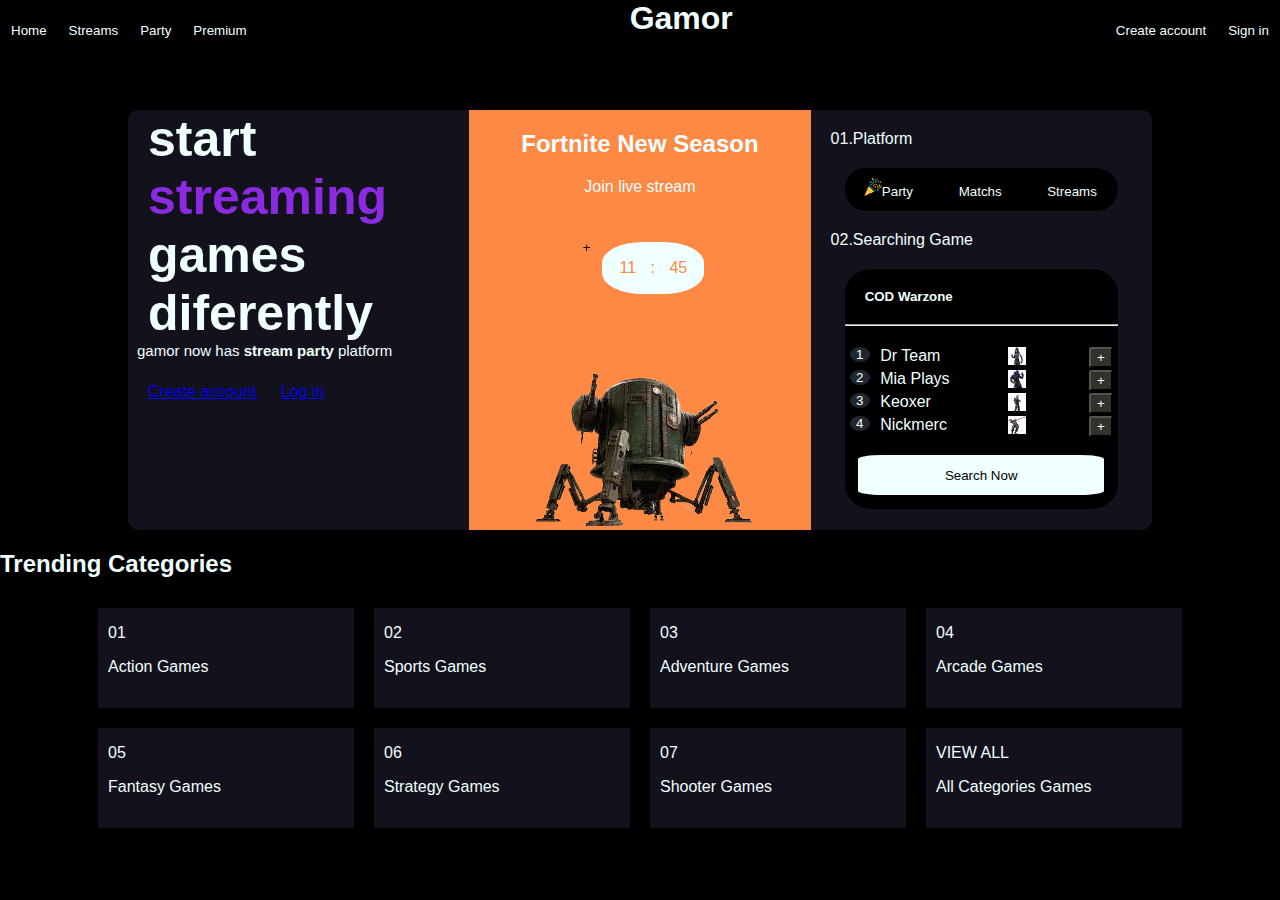
==== index.html @ aae529fb "basic_1" ====
<!DOCTYPE html>

<head>
    <meta charset="UTF-8">
    <meta name="viewport" content="width=device-width, initial-scale=1.0">
    <link rel="stylesheet" href="./styles/stylesheet.css">
</head>

<body>
    <!-- boceto del header --->
    <div id="header">
        <ul id="nav_page_l">
            <li><button>Home</button></li>
            <li><button>Streams</button></li>
            <li><button>Party</button></li>
            <li><button>Premium</button></li>
        </ul>
        <ul id="account_option_l">
            <li><button>Sign in</button></li>
            <li><button>Create account</button></li>
        </ul>
        <h1 id="name">Gamor</h1>
    </div>
    <div id="panel">
        <div id="left">
            <p id="big_font_text">start <br><b>streaming</b><br> games <br> diferently <br></p>
            <p id="small_font_text">gamor now has <b>stream party</b> platform</p>
            <a href="./create_account.html">Create account</a>
            <a href="./login.html">Log in</a>
        </div>
        <div id="center">
            <h2>Fortnite New Season</h2>
            <p>Join live stream</p>
            <button>+</button>
            <div id="time"><span style="padding-right: 10px;">11</span> :  <span style="padding-left: 10px;">45</span></div>
            <div class="displayed_streamer" id="displayed_streamer1"></div>
            <div class="displayed_streamer" id="displayed_streamer2"></div>
            <div class="displayed_streamer" id="displayed_streamer3"></div>
        </div>
        <div id="right">
            <div class="span"><span class="marked_number">01.</span><span>Platform</span> </div>
            <div id="options">
                <button><img class="icon" src="./images/confetti.svg" alt="">Party</button>
                <button>Matchs</button>
                <button>Streams</button>
            </div>

            <div class="span"><span class="marked_number">02.</span><span>Searching Game</span> </div>
            <div id="game_streamers">
                <h5>COD Warzone</h5>
                <hr>
                <ul>
                    <li><span class="number">1</span><p class="team_name">Dr Team</p><div class="button_image"><img class="icon" src="./images/fortnite1.jpg" alt=""><button class="add_button">+</button></div></li>
                    <li><span class="number">2</span><p class="team_name">Mia Plays</p><div class="button_image"><img class="icon" src="./images/fornite2.jpg" alt=""><button class="add_button">+</button></div></li>
                    <li><span class="number">3</span><p class="team_name">Keoxer</p><div class="button_image"><img class="icon" src="./images/fortnite3.jpg" alt=""><button class="add_button">+</button></div></li>
                    <li><span class="number">4</span><p class="team_name">Nickmerc</p><div class="button_image"><img class="icon" src="./images/fortnite4.jpg" alt=""><button class="add_button">+</button></div></li>
                </ul>
                <button>Search Now</button>
            </div>
        </div>
    </div>

    <div id="Categories_container">
        <h2>Trending Categories</h2>
        <div id="flex_categories">
            <div class="category">
                <p>01</p>
                <p>Action Games</p>
            </div>
            <div class="category">
                <p>02</p>
                <p>Sports Games</p>
            </div>
            <div class="category">
                <p>03</p>
                <p>Adventure Games</p>
            </div>
            <div class="category">
                <p>04</p>
                <p>Arcade Games</p>
            </div>
            <div class="category">
                <p>05</p>
                <p>Fantasy Games</p>
            </div>
            <div class="category">
                <p>06</p>
                <p>Strategy Games</p>
            </div>
            <div class="category">
                <p>07</p>
                <p>Shooter Games</p>
            </div>
            <div class="category">
                <p>VIEW ALL</p>
                <p>All Categories Games</p>
            </div>
        </div>
    </div>

    <script type="text/javascript" src="./scripts/index.js"></script>
</body>
---- styles/stylesheet.css ----
:root {
    --text_color: azure;
    --general_background_color: #000000;
    --panel_background_color: rgb(19, 18, 28);
    --another_background_color: rgb(33, 39, 47);
    --onhover_color: #fe8944;
    --background_image: url(../images/iron_harvest_straznik-removebg.png);
    --special_color_1: blueviolet;
}

#container{
    display: flex;
    align-items: center;
    justify-content: center;
    margin: auto;
    margin-top: 20%;
    text-align: center;
    width: 40%;
    height: 300px;
    background-color: var(--text_color);
    color: var(--general_background_color);
    border-radius: 10%;
}

#submit{
    margin: 10px;
}
#login_form>*{
    text-align: center;
}
#login_form>*>a{
    color: var(--general_background_color);
}

#login_form>input{
    width: 80%;
}

a:hover{
    color: var(--onhover_color);
}

body {
    font-family: Arial, Helvetica, sans-serif;;
    margin: 0%;
    color: var(--text_color);
    background-color: var(--general_background_color);
}

button {
    background-color: var(--general_background_color);
    color: var(--text_color);
}

#panel {
    display: grid;
    border-radius: 10px;
    background-color: var(--panel_background_color);
    grid-template-columns: 33.33% 33.33% 33.33%;
    width: 80%;
    /* height: 420px; */
    margin-left: auto;
    margin-right: auto;
}

@media screen and (max-width: 1040px) {
    #panel{
        grid-template-columns: 50% 50%;
    }
    #right{
        grid-column: 1/3;
    }
}

@media screen and (max-width: 650px) {
    #panel{
        display: contents;
    }
}

#panel>* {
    height: 420px;
    overflow: auto;
}

#left>*{
    padding-left: 20px;
}
#left>button {
    background-color: var(--panel_background_color);
    border-radius: 40px;
    text-align: center;
    font-size: 12px;
    padding: 12px 24px;
}

#left>#big_font_text {
    /* padding-top: 30px; */
    font-size: 50px;
    margin: 0px;
    font-weight: bold;
}

#left>#big_font_text>b {
    color: var(--special_color_1);
}

#left>#small_font_text {
    font-size: 15px;
    padding: 9px;
    margin-top: 0%;
    padding-top: 0%;
}

#center {
    background-image: var(--background_image);
    background-color: var(--onhover_color);
    background-position: bottom;
    background-repeat: no-repeat;
    /* width: 33%; */
}
#center>button{
    display: block;
    width: 30px;
    height: 30px;
    position: relative;
    left: 30%;
    top: 5%;
    background-color: transparent;
    backdrop-filter: blur(100px);    
    color: var(--general_background_color);
    border-style: none;
    border-radius: 100%;
}
#time{
    display: block;
    position: relative;
    left: 39%;
    width: fit-content;
    border-radius: 40%;
    padding: 5%;
    background-color: var(--text_color);
    color: var(--onhover_color);
}

.displayed_streamer{
    display: block;
    position: relative;
    width: 15%;
    height: 15%;
    background-color: #000000;
    border-radius: 10%;
    visibility: hidden;
}
#displayed_streamer1{
    left:80%;
}
#displayed_streamer2{
    bottom:18%;
    left:20%;
}
#center>* {
    text-align: center;
}



#game_streamers{
    border-radius: 10%;
    background-color: var(--another_background_color);
    display: inline-block;
    margin-left: 10%;
    margin-right: 10%;
    width: 80%;
    background-color: var(--general_background_color);
}

#game_streamers>button{
    width:90%;
    padding: 0%;
    border: 1px;
    margin: 5%;
    margin-top: 0%;
    height: 40px;   
    color: var(--general_background_color);
    background-color: var(--text_color);
    border-radius: 10% ;
}

#game_streamers>h5{
    margin: 20px;
}
#game_streamers>ul>li{
    height: fit-content;
}
.button_image{
    display: inline-block;
    width: 40%;
    float: right;
}
.icon{
    display: inline;
    width: 18px;
    height: 18px;
    margin-bottom: 0%;
}
.add_button{
    display: inline;
    background-color: rgba(95, 95, 82, 0.521) ;
    border-radius: 10%;
    float: right;
}
.team_name{
    display: inline;
    width: 50px;
    margin: 0%;
    margin-left: 4%;
    overflow: hidden;
}
.number{
    float: left;
    background-color: var(--another_background_color);
    width: 20px;
    text-align: center;
    border-radius: 100%;
    font-size: smaller;
}
#options{
    display: inline-block;
    height: fit-content;
    min-width: 80%;
    margin-left: 10%;
    margin-right: 10%;
    background-color: var(--general_background_color);
    border-radius: 24px;
}

#options>*{
    width: 32%;
    padding: 0%;
    height: 40px;
    border-radius: 24px;
    border: none;
}

.span {
    display: block;
    text-align: left;
    padding: 20px;
    margin-left: 20px;
    padding-left: 0%;
}


#header {
    display: inline-block;
    color: var(--text_color);
    width: 100%;
    padding-bottom: 50px;
    background-color: var(--general_background_color);
}

#nav_page_l {
    float: left;
}

#nav_page_l>li {
    float: left;
}

#name {
    text-align: center;
    margin: auto;
}

#account_option_l {
    float: right;
}

#account_option_l>li {
    float: right;
}

ul {
    padding: 0%;
    list-style-type: none;
    overflow: hidden;
}

li {
    margin: 5px;
}

li>button{
    border: none;
}

li>button:hover {
    /* background-color: #111111; */
    color: var(--onhover_color);
}

#flex_categories {
    display: flex;
    flex-flow: row wrap ;
    justify-content: center;
}

.category{
    text-align: left;
    width: 20%;
    height: 100px;
    background-color: var(--panel_background_color);
    margin: 10px;
}

.category>P{
    padding-left: 10px;
}
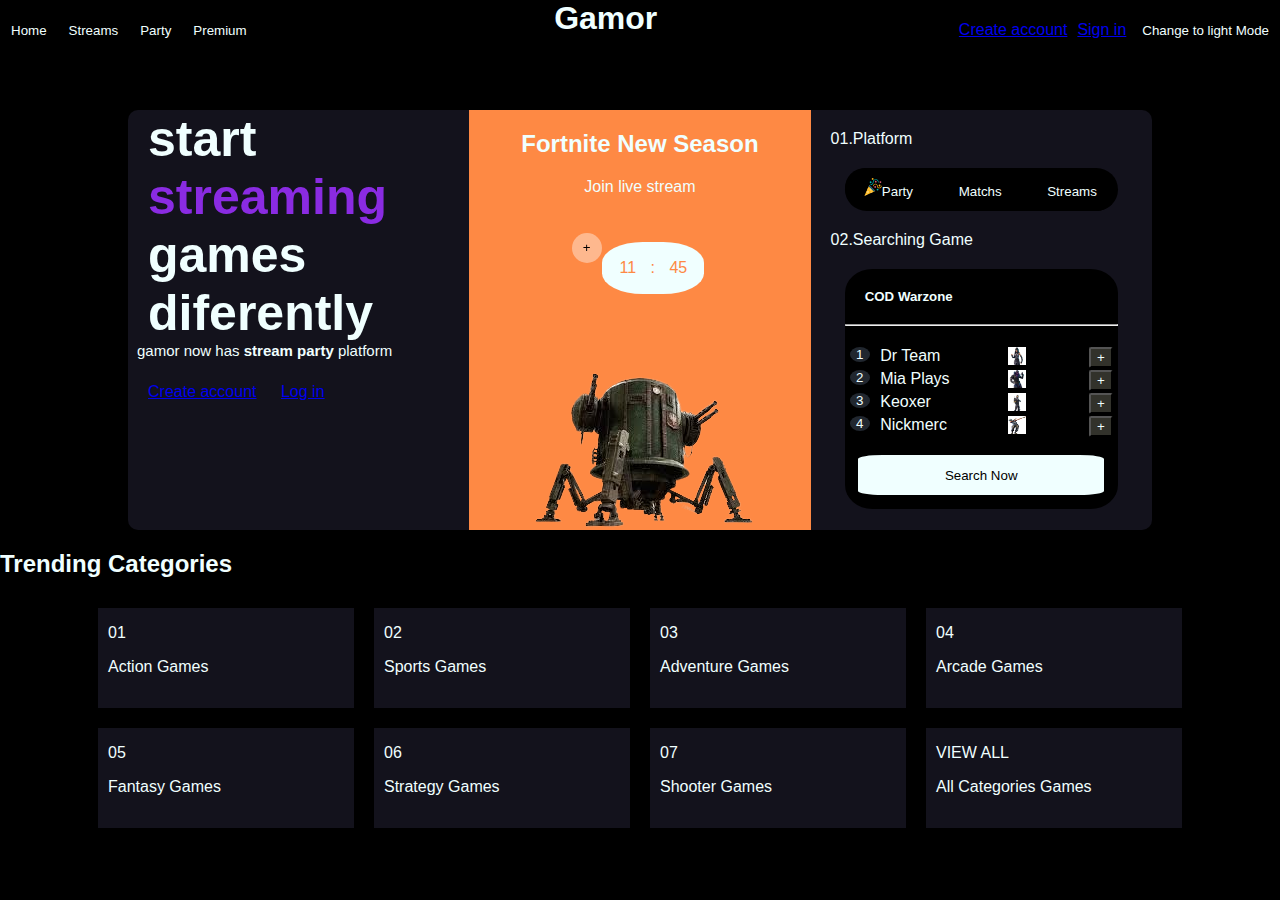
==== commit 7af354d5: "changeTheme&addStreamerImageToCenter" ====
--- a/index.html
+++ b/index.html
@@ -16,8 +16,9 @@
             <li><button>Premium</button></li>
         </ul>
         <ul id="account_option_l">
-            <li><button>Sign in</button></li>
-            <li><button>Create account</button></li>
+            <li><button id="mode" value="light">Change to light Mode</button></li>
+            <li><a href="./login.html">Sign in</a></li>
+            <li><a href="./create_account.html">Create account</a></li>
         </ul>
         <h1 id="name">Gamor</h1>
     </div>
@@ -50,10 +51,11 @@
                 <h5>COD Warzone</h5>
                 <hr>
                 <ul>
-                    <li><span class="number">1</span><p class="team_name">Dr Team</p><div class="button_image"><img class="icon" src="./images/fortnite1.jpg" alt=""><button class="add_button">+</button></div></li>
-                    <li><span class="number">2</span><p class="team_name">Mia Plays</p><div class="button_image"><img class="icon" src="./images/fornite2.jpg" alt=""><button class="add_button">+</button></div></li>
-                    <li><span class="number">3</span><p class="team_name">Keoxer</p><div class="button_image"><img class="icon" src="./images/fortnite3.jpg" alt=""><button class="add_button">+</button></div></li>
-                    <li><span class="number">4</span><p class="team_name">Nickmerc</p><div class="button_image"><img class="icon" src="./images/fortnite4.jpg" alt=""><button class="add_button">+</button></div></li>
+                    <li><span class="number">1</span><p class="team_name">Dr Team</p>
+                        <div class="button_image"><img class="icon streamer_img" src="./images/fortnite1.jpg" alt=""><button class="add_button" value="0">+</button></div></li>
+                    <li><span class="number">2</span><p class="team_name">Mia Plays</p><div class="button_image"><img class="icon streamer_img" src="./images/fornite2.jpg" alt=""><button class="add_button" value="1">+</button></div></li>
+                    <li><span class="number">3</span><p class="team_name">Keoxer</p><div class="button_image"><img class="icon streamer_img" src="./images/fortnite3.jpg" alt=""><button class="add_button" value="2">+</button></div></li>
+                    <li><span class="number">4</span><p class="team_name">Nickmerc</p><div class="button_image"><img class="icon streamer_img" src="./images/fortnite4.jpg" alt=""><button class="add_button" value="3">+</button></div></li>
                 </ul>
                 <button>Search Now</button>
             </div>
@@ -99,4 +101,5 @@
     </div>
 
     <script type="text/javascript" src="./scripts/index.js"></script>
+    <script type="text/javascript" src="./scripts/change_theme.js"></script>
 </body>--- a/styles/stylesheet.css
+++ b/styles/stylesheet.css
@@ -126,8 +126,9 @@
     position: relative;
     left: 30%;
     top: 5%;
-    background-color: transparent;
-    backdrop-filter: blur(100px);    
+    background-color: rgba(255, 255, 255, 0.4);
+    -webkit-backdrop-filter: blur(5px);
+    backdrop-filter: blur(5px);    
     color: var(--general_background_color);
     border-style: none;
     border-radius: 100%;
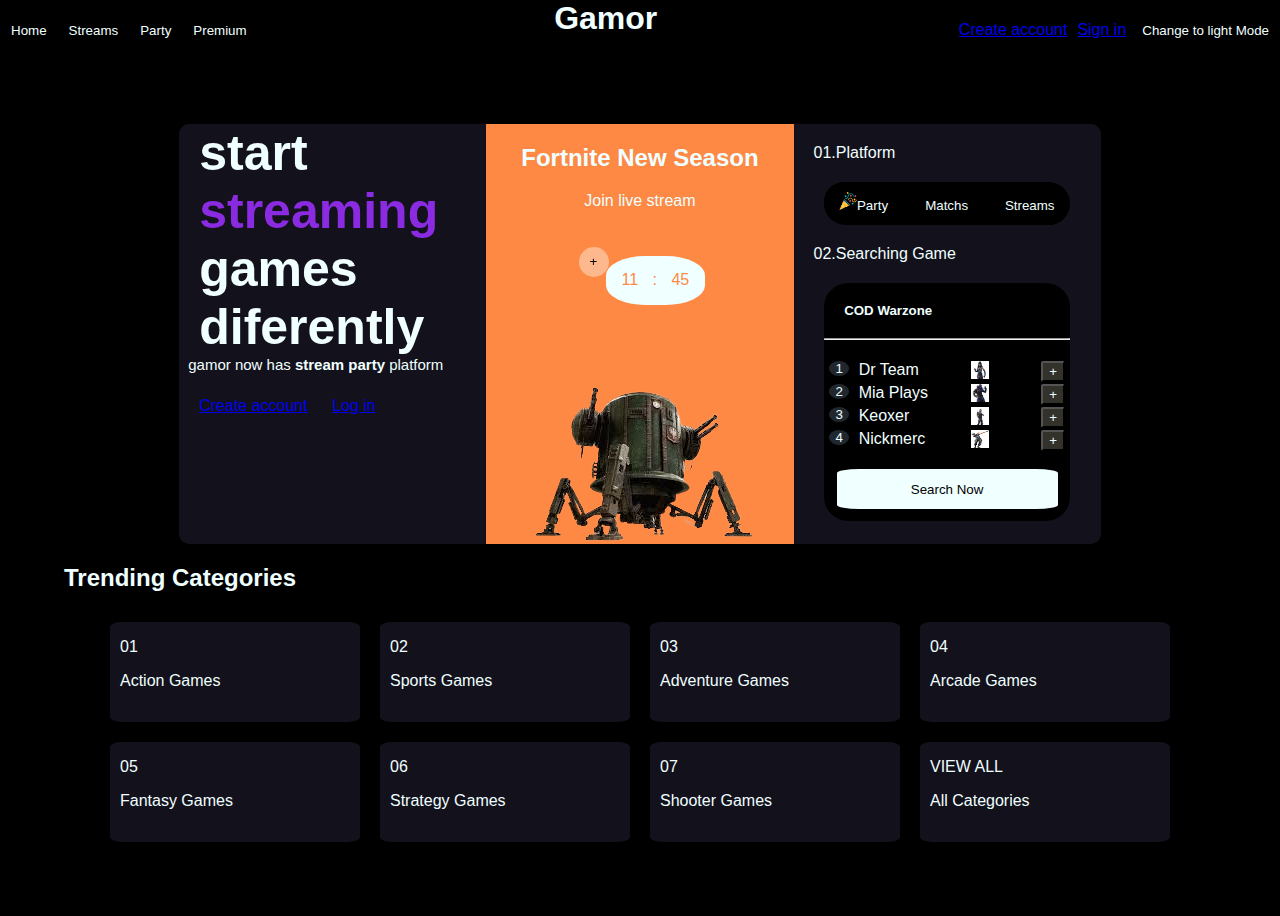
==== commit e6159d77: "complete&waiting_feedback" ====
--- a/index.html
+++ b/index.html
@@ -22,80 +22,98 @@
         </ul>
         <h1 id="name">Gamor</h1>
     </div>
-    <div id="panel">
-        <div id="left">
-            <p id="big_font_text">start <br><b>streaming</b><br> games <br> diferently <br></p>
-            <p id="small_font_text">gamor now has <b>stream party</b> platform</p>
-            <a href="./create_account.html">Create account</a>
-            <a href="./login.html">Log in</a>
-        </div>
-        <div id="center">
-            <h2>Fortnite New Season</h2>
-            <p>Join live stream</p>
-            <button>+</button>
-            <div id="time"><span style="padding-right: 10px;">11</span> :  <span style="padding-left: 10px;">45</span></div>
-            <div class="displayed_streamer" id="displayed_streamer1"></div>
-            <div class="displayed_streamer" id="displayed_streamer2"></div>
-            <div class="displayed_streamer" id="displayed_streamer3"></div>
-        </div>
-        <div id="right">
-            <div class="span"><span class="marked_number">01.</span><span>Platform</span> </div>
-            <div id="options">
-                <button><img class="icon" src="./images/confetti.svg" alt="">Party</button>
-                <button>Matchs</button>
-                <button>Streams</button>
+    <div id="content">
+        <div id="panel">
+            <div id="left">
+                <p id="big_font_text">start <br><b>streaming</b><br> games <br> diferently <br></p>
+                <p id="small_font_text">gamor now has <b>stream party</b> platform</p>
+                <a href="./create_account.html">Create account</a>
+                <a href="./login.html">Log in</a>
             </div>
+            <div id="center">
+                <h2>Fortnite New Season</h2>
+                <p>Join live stream</p>
+                <button>+</button>
+                <div id="time"><span style="padding-right: 10px;">11</span> : <span
+                        style="padding-left: 10px;">45</span></div>
+                <div class="displayed_streamer" id="displayed_streamer1"></div>
+                <div class="displayed_streamer" id="displayed_streamer2"></div>
+                <div class="displayed_streamer" id="displayed_streamer3"></div>
+            </div>
+            <div id="right">
+                <div class="span"><span class="marked_number">01.</span><span>Platform</span> </div>
+                <div id="options">
+                    <button><img class="icon" src="./images/confetti.svg" alt="">Party</button>
+                    <button>Matchs</button>
+                    <button>Streams</button>
+                </div>
 
-            <div class="span"><span class="marked_number">02.</span><span>Searching Game</span> </div>
-            <div id="game_streamers">
-                <h5>COD Warzone</h5>
-                <hr>
-                <ul>
-                    <li><span class="number">1</span><p class="team_name">Dr Team</p>
-                        <div class="button_image"><img class="icon streamer_img" src="./images/fortnite1.jpg" alt=""><button class="add_button" value="0">+</button></div></li>
-                    <li><span class="number">2</span><p class="team_name">Mia Plays</p><div class="button_image"><img class="icon streamer_img" src="./images/fornite2.jpg" alt=""><button class="add_button" value="1">+</button></div></li>
-                    <li><span class="number">3</span><p class="team_name">Keoxer</p><div class="button_image"><img class="icon streamer_img" src="./images/fortnite3.jpg" alt=""><button class="add_button" value="2">+</button></div></li>
-                    <li><span class="number">4</span><p class="team_name">Nickmerc</p><div class="button_image"><img class="icon streamer_img" src="./images/fortnite4.jpg" alt=""><button class="add_button" value="3">+</button></div></li>
-                </ul>
-                <button>Search Now</button>
+                <div class="span"><span class="marked_number">02.</span><span>Searching Game</span> </div>
+                <div id="game_streamers">
+                    <h5>COD Warzone</h5>
+                    <hr>
+                    <ul>
+                        <li><span class="number">1</span>
+                            <p class="team_name">Dr Team</p>
+                            <div class="button_image"><img class="icon streamer_img" src="./images/fortnite1.jpg"
+                                    alt=""><button class="add_button" value="0">+</button></div>
+                        </li>
+                        <li><span class="number">2</span>
+                            <p class="team_name">Mia Plays</p>
+                            <div class="button_image"><img class="icon streamer_img" src="./images/fornite2.jpg"
+                                    alt=""><button class="add_button" value="1">+</button></div>
+                        </li>
+                        <li><span class="number">3</span>
+                            <p class="team_name">Keoxer</p>
+                            <div class="button_image"><img class="icon streamer_img" src="./images/fortnite3.jpg"
+                                    alt=""><button class="add_button" value="2">+</button></div>
+                        </li>
+                        <li><span class="number">4</span>
+                            <p class="team_name">Nickmerc</p>
+                            <div class="button_image"><img class="icon streamer_img" src="./images/fortnite4.jpg"
+                                    alt=""><button class="add_button" value="3">+</button></div>
+                        </li>
+                    </ul>
+                    <button>Search Now</button>
+                </div>
             </div>
         </div>
-    </div>
 
-    <div id="Categories_container">
-        <h2>Trending Categories</h2>
-        <div id="flex_categories">
-            <div class="category">
-                <p>01</p>
-                <p>Action Games</p>
-            </div>
-            <div class="category">
-                <p>02</p>
-                <p>Sports Games</p>
-            </div>
-            <div class="category">
-                <p>03</p>
-                <p>Adventure Games</p>
-            </div>
-            <div class="category">
-                <p>04</p>
-                <p>Arcade Games</p>
-            </div>
-            <div class="category">
-                <p>05</p>
-                <p>Fantasy Games</p>
-            </div>
-            <div class="category">
-                <p>06</p>
-                <p>Strategy Games</p>
-            </div>
-            <div class="category">
-                <p>07</p>
-                <p>Shooter Games</p>
-            </div>
-            <div class="category">
-                <p>VIEW ALL</p>
-                <p>All Categories Games</p>
+        <div id="Categories_container">
+            <h2>Trending Categories</h2>
+            <div id="flex_categories">
+                <div class="category">
+                    <p>01</p>
+                    <p>Action Games</p>
+                </div>
+                <div class="category">
+                    <p>02</p>
+                    <p>Sports Games</p>
+                </div>
+                <div class="category">
+                    <p>03</p>
+                    <p>Adventure Games</p>
+                </div>
+                <div class="category">
+                    <p>04</p>
+                    <p>Arcade Games</p>
+                </div>
+                <div class="category">
+                    <p>05</p>
+                    <p>Fantasy Games</p>
+                </div>
+                <div class="category">
+                    <p>06</p>
+                    <p>Strategy Games</p>
+                </div>
+                <div class="category">
+                    <p>07</p>
+                    <p>Shooter Games</p>
+                </div>
+                <div class="category">
+                    <p>VIEW ALL</p>
+                    <p>All Categories</p>
+                </div>
             </div>
         </div>
     </div>
--- a/styles/stylesheet.css
+++ b/styles/stylesheet.css
@@ -45,6 +45,10 @@
     margin: 0%;
     color: var(--text_color);
     background-color: var(--general_background_color);
+}
+
+#content{
+    padding: 5%;
 }
 
 button {
@@ -257,7 +261,6 @@
     display: inline-block;
     color: var(--text_color);
     width: 100%;
-    padding-bottom: 50px;
     background-color: var(--general_background_color);
 }
 
@@ -309,10 +312,11 @@
 
 .category{
     text-align: left;
-    width: 20%;
+    width: 250px;
     height: 100px;
     background-color: var(--panel_background_color);
     margin: 10px;
+    border-radius: 5%;
 }
 
 .category>P{
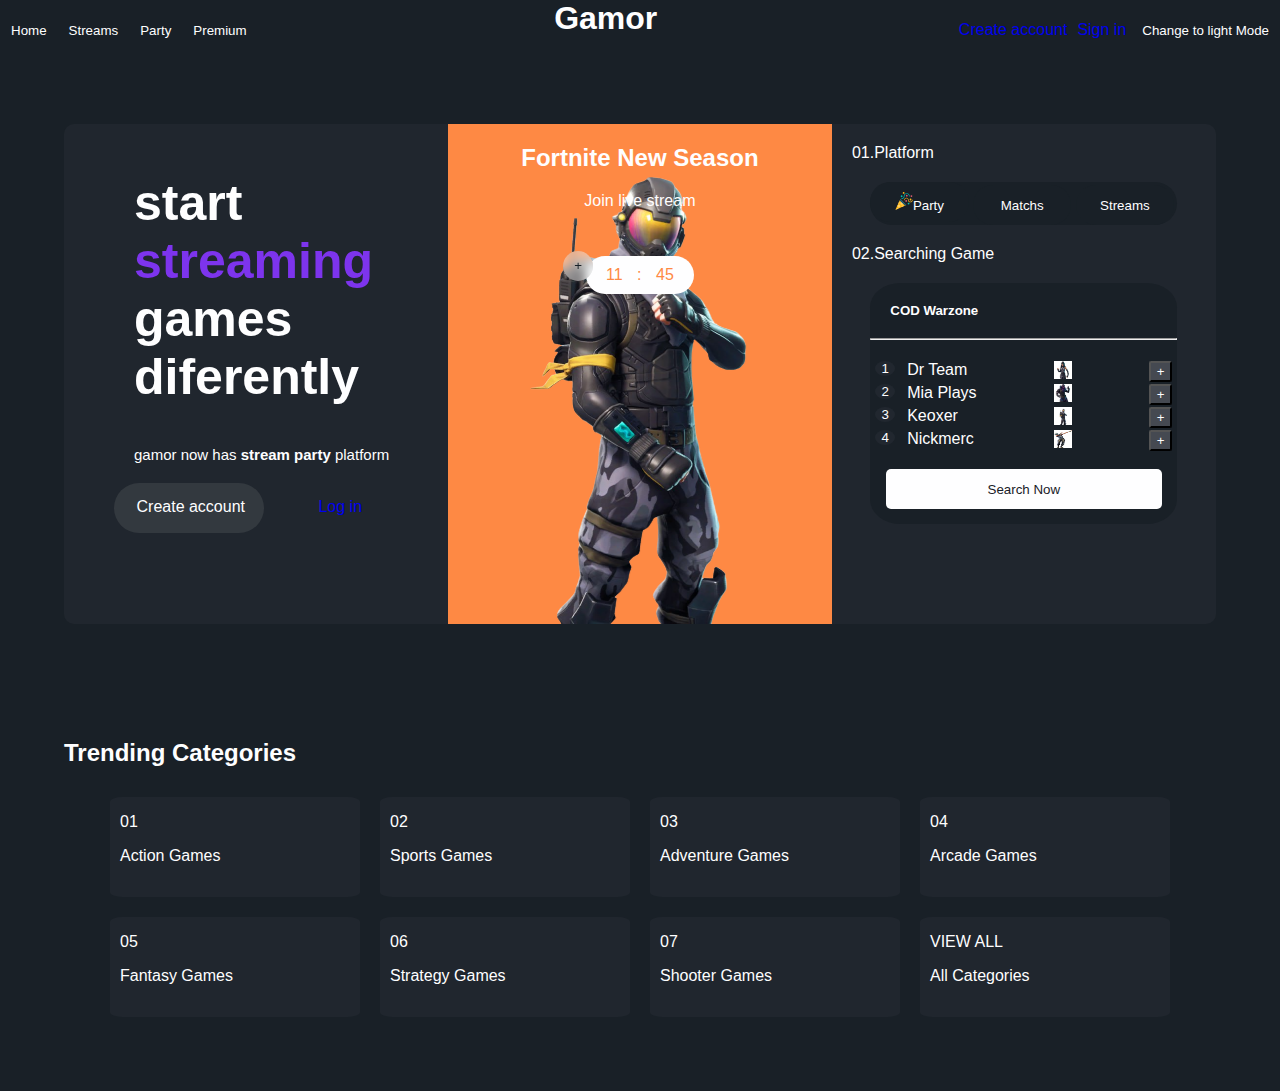
==== commit 11abe0a2: "mejoras en maquetacion" ====
--- a/index.html
+++ b/index.html
@@ -25,9 +25,11 @@
     <div id="content">
         <div id="panel">
             <div id="left">
-                <p id="big_font_text">start <br><b>streaming</b><br> games <br> diferently <br></p>
+                <p id="big_font_text">start <b>streaming</b> games diferently </p>
                 <p id="small_font_text">gamor now has <b>stream party</b> platform</p>
-                <a href="./create_account.html">Create account</a>
+                <div id="create_account_container">
+                    <a href="./create_account.html">Create account</a>
+                </div>
                 <a href="./login.html">Log in</a>
             </div>
             <div id="center">
--- a/styles/stylesheet.css
+++ b/styles/stylesheet.css
@@ -1,11 +1,24 @@
 :root {
-    --text_color: azure;
-    --general_background_color: #000000;
-    --panel_background_color: rgb(19, 18, 28);
+    --text_color: rgb(254,254,255);
+    --general_background_color: rgb(25,32,39);
+    --panel_background_color: rgb(32,38,46);
     --another_background_color: rgb(33, 39, 47);
-    --onhover_color: #fe8944;
-    --background_image: url(../images/iron_harvest_straznik-removebg.png);
-    --special_color_1: blueviolet;
+    --onhover_color: rgb(254,137,68);
+    --background_image: url(../images/fortnite3-removebg-preview.png);
+    --special_color_1: rgb(125,52,237);
+    --add_button_bgcolor:rgb(69,73,81);
+    --center_color: rgb(254,137,68);
+    --button_background:rgb(51,57,63);
+}
+a{
+    text-decoration: none;
+}
+a:visited{
+    text-decoration: none;
+    color: var(--text_color);
+}
+a:hover{
+    color: var(--onhover_color);
 }
 
 #container{
@@ -61,10 +74,9 @@
     border-radius: 10px;
     background-color: var(--panel_background_color);
     grid-template-columns: 33.33% 33.33% 33.33%;
-    width: 80%;
-    /* height: 420px; */
-    margin-left: auto;
-    margin-right: auto;
+    width: 100%;
+    margin: 0%;
+    margin-bottom: 10%;
 }
 
 @media screen and (max-width: 1040px) {
@@ -76,19 +88,30 @@
     }
 }
 
-@media screen and (max-width: 650px) {
+@media screen and (max-width: 800px) {
     #panel{
         display: contents;
+        background-color: var(--panel_background_color);
     }
 }
 
 #panel>* {
-    height: 420px;
+    height: 500px;
     overflow: auto;
 }
 
+#left{
+    overflow: hidden;
+}
 #left>*{
     padding-left: 20px;
+    margin: 50px;
+}
+#left>a{
+    position:relative;
+    top: 3%;
+    padding: 0%;
+    margin: 0%;
 }
 #left>button {
     background-color: var(--panel_background_color);
@@ -97,28 +120,42 @@
     font-size: 12px;
     padding: 12px 24px;
 }
-
-#left>#big_font_text {
-    /* padding-top: 30px; */
+#big_font_text {
     font-size: 50px;
-    margin: 0px;
     font-weight: bold;
-}
-
-#left>#big_font_text>b {
+    margin-bottom: 40px;
+}
+#big_font_text>b {
     color: var(--special_color_1);
 }
-
-#left>#small_font_text {
+#small_font_text {
     font-size: 15px;
-    padding: 9px;
     margin-top: 0%;
     padding-top: 0%;
-}
-
+    margin-bottom: 20px;
+}
+
+#create_account_container{
+    margin-left: 50px;
+    display: inline-block;
+    padding: 0%;
+    margin-top: 0%;
+    width: 150px;
+    height: 50px;
+    background-color: var(--button_background);
+    border-radius: 25px;
+}
+#create_account_container>a{
+    position: relative;
+    left:15%;
+    top:30%;
+    margin-top: 0%;
+    margin: 0%;
+    color: var(--text_color);
+}
 #center {
     background-image: var(--background_image);
-    background-color: var(--onhover_color);
+    background-color: var(--center_color);
     background-position: bottom;
     background-repeat: no-repeat;
     /* width: 33%; */
@@ -139,11 +176,12 @@
 }
 #time{
     display: block;
-    position: relative;
-    left: 39%;
+    margin: auto;
     width: fit-content;
-    border-radius: 40%;
-    padding: 5%;
+    padding: 10px;
+    padding-left: 20px;
+    padding-right: 20px;
+    border-radius: 25px;
     background-color: var(--text_color);
     color: var(--onhover_color);
 }
@@ -167,9 +205,6 @@
 #center>* {
     text-align: center;
 }
-
-
-
 #game_streamers{
     border-radius: 10%;
     background-color: var(--another_background_color);
@@ -179,7 +214,6 @@
     width: 80%;
     background-color: var(--general_background_color);
 }
-
 #game_streamers>button{
     width:90%;
     padding: 0%;
@@ -189,7 +223,7 @@
     height: 40px;   
     color: var(--general_background_color);
     background-color: var(--text_color);
-    border-radius: 10% ;
+    border-radius: 5px;
 }
 
 #game_streamers>h5{
@@ -211,7 +245,7 @@
 }
 .add_button{
     display: inline;
-    background-color: rgba(95, 95, 82, 0.521) ;
+    background-color: var(--add_button_bgcolor);
     border-radius: 10%;
     float: right;
 }
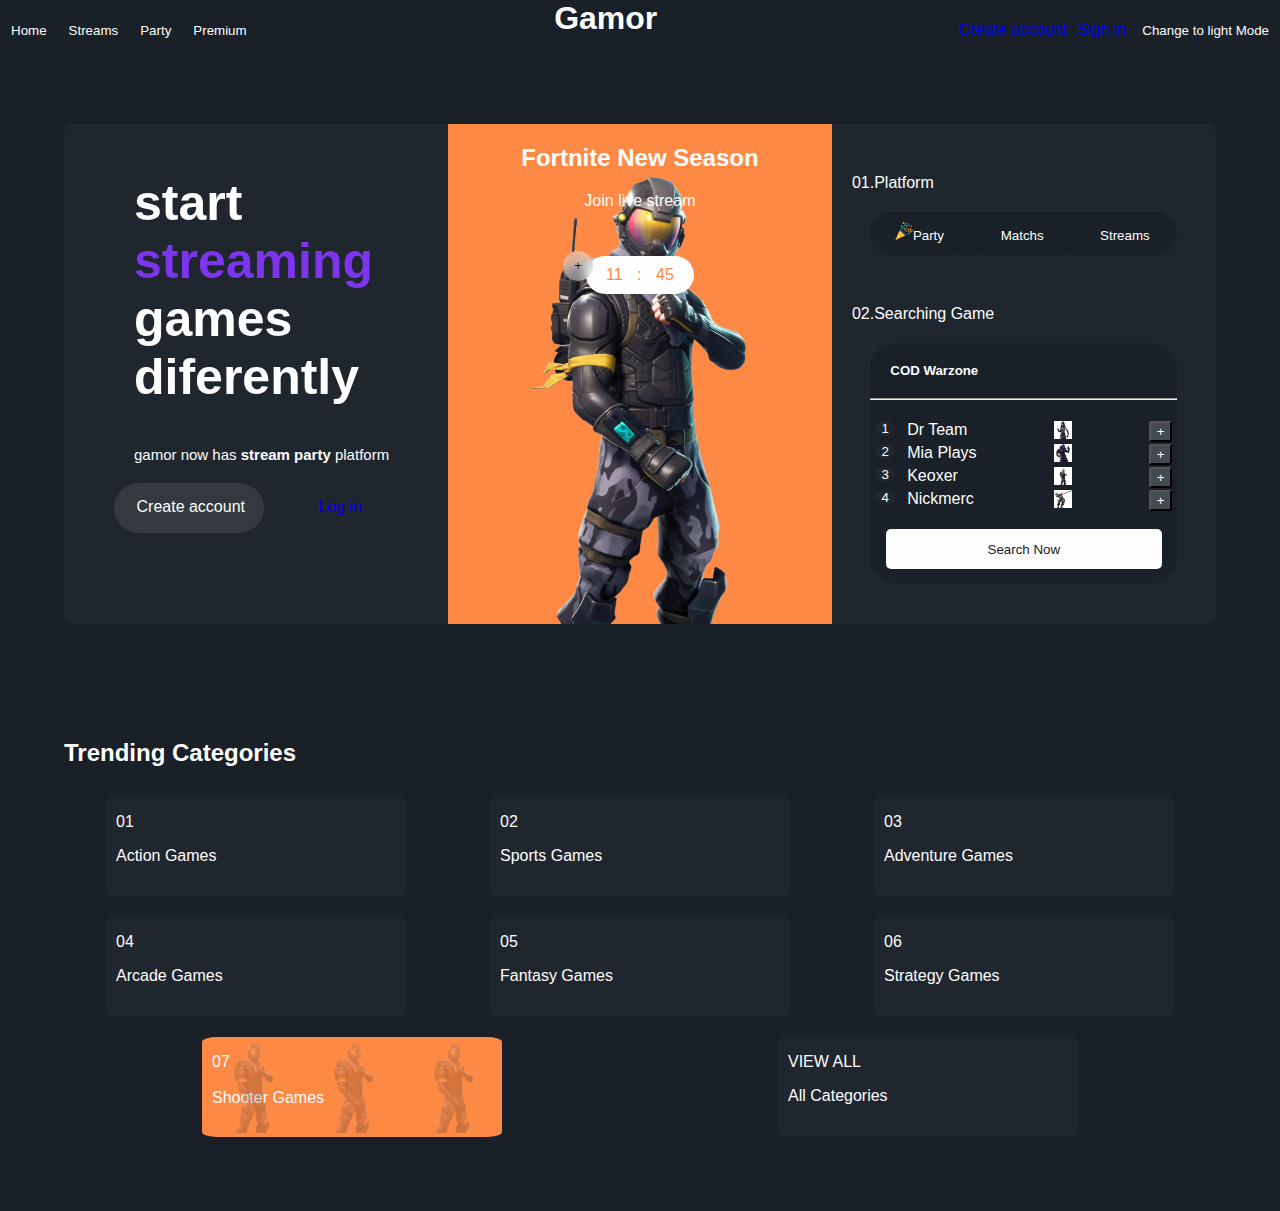
==== commit 9ec47f7a: "+maquetacion" ====
--- a/index.html
+++ b/index.html
@@ -108,9 +108,11 @@
                     <p>06</p>
                     <p>Strategy Games</p>
                 </div>
-                <div class="category">
-                    <p>07</p>
+                <div id="shooter" class="category">
+                    <p>07</p><br><br>
                     <p>Shooter Games</p>
+                    <div></div>
+                    
                 </div>
                 <div class="category">
                     <p>VIEW ALL</p>
--- a/styles/stylesheet.css
+++ b/styles/stylesheet.css
@@ -1,27 +1,30 @@
 :root {
-    --text_color: rgb(254,254,255);
-    --general_background_color: rgb(25,32,39);
-    --panel_background_color: rgb(32,38,46);
+    --text_color: rgb(254, 254, 255);
+    --general_background_color: rgb(25, 32, 39);
+    --panel_background_color: rgb(32, 38, 46);
     --another_background_color: rgb(33, 39, 47);
-    --onhover_color: rgb(254,137,68);
+    --onhover_color: rgb(254, 137, 68);
     --background_image: url(../images/fortnite3-removebg-preview.png);
-    --special_color_1: rgb(125,52,237);
-    --add_button_bgcolor:rgb(69,73,81);
-    --center_color: rgb(254,137,68);
-    --button_background:rgb(51,57,63);
-}
-a{
+    --special_color_1: rgb(125, 52, 237);
+    --add_button_bgcolor: rgb(69, 73, 81);
+    --center_color: rgb(254, 137, 68);
+    --button_background: rgb(51, 57, 63);
+}
+
+a {
     text-decoration: none;
 }
-a:visited{
+
+a:visited {
     text-decoration: none;
     color: var(--text_color);
 }
-a:hover{
+
+a:hover {
     color: var(--onhover_color);
 }
 
-#container{
+#container {
     display: flex;
     align-items: center;
     justify-content: center;
@@ -35,32 +38,35 @@
     border-radius: 10%;
 }
 
-#submit{
+#submit {
     margin: 10px;
 }
-#login_form>*{
-    text-align: center;
-}
-#login_form>*>a{
+
+#login_form>* {
+    text-align: center;
+}
+
+#login_form>*>a {
     color: var(--general_background_color);
 }
 
-#login_form>input{
+#login_form>input {
     width: 80%;
 }
 
-a:hover{
+a:hover {
     color: var(--onhover_color);
 }
 
 body {
-    font-family: Arial, Helvetica, sans-serif;;
+    font-family: Arial, Helvetica, sans-serif;
+    ;
     margin: 0%;
     color: var(--text_color);
     background-color: var(--general_background_color);
 }
 
-#content{
+#content {
     padding: 5%;
 }
 
@@ -80,16 +86,17 @@
 }
 
 @media screen and (max-width: 1040px) {
-    #panel{
+    #panel {
         grid-template-columns: 50% 50%;
     }
-    #right{
+
+    #right {
         grid-column: 1/3;
     }
 }
 
 @media screen and (max-width: 800px) {
-    #panel{
+    #panel {
         display: contents;
         background-color: var(--panel_background_color);
     }
@@ -100,19 +107,22 @@
     overflow: auto;
 }
 
-#left{
+#left {
     overflow: hidden;
 }
-#left>*{
+
+#left>* {
     padding-left: 20px;
     margin: 50px;
 }
-#left>a{
-    position:relative;
+
+#left>a {
+    position: relative;
     top: 3%;
     padding: 0%;
     margin: 0%;
 }
+
 #left>button {
     background-color: var(--panel_background_color);
     border-radius: 40px;
@@ -120,14 +130,17 @@
     font-size: 12px;
     padding: 12px 24px;
 }
+
 #big_font_text {
     font-size: 50px;
     font-weight: bold;
     margin-bottom: 40px;
 }
+
 #big_font_text>b {
     color: var(--special_color_1);
 }
+
 #small_font_text {
     font-size: 15px;
     margin-top: 0%;
@@ -135,7 +148,7 @@
     margin-bottom: 20px;
 }
 
-#create_account_container{
+#create_account_container {
     margin-left: 50px;
     display: inline-block;
     padding: 0%;
@@ -145,14 +158,16 @@
     background-color: var(--button_background);
     border-radius: 25px;
 }
-#create_account_container>a{
+
+#create_account_container>a {
     position: relative;
-    left:15%;
-    top:30%;
+    left: 15%;
+    top: 30%;
     margin-top: 0%;
     margin: 0%;
-    color: var(--text_color);
-}
+    color: rgb(254, 254, 255);
+}
+
 #center {
     background-image: var(--background_image);
     background-color: var(--center_color);
@@ -160,7 +175,16 @@
     background-repeat: no-repeat;
     /* width: 33%; */
 }
-#center>button{
+
+#center>p {
+    color: rgb(254, 254, 255);
+}
+
+#center>h2 {
+    color: rgb(254, 254, 255);
+}
+
+#center>button {
     display: block;
     width: 30px;
     height: 30px;
@@ -169,12 +193,13 @@
     top: 5%;
     background-color: rgba(255, 255, 255, 0.4);
     -webkit-backdrop-filter: blur(5px);
-    backdrop-filter: blur(5px);    
+    backdrop-filter: blur(5px);
     color: var(--general_background_color);
     border-style: none;
     border-radius: 100%;
 }
-#time{
+
+#time {
     display: block;
     margin: auto;
     width: fit-content;
@@ -186,7 +211,7 @@
     color: var(--onhover_color);
 }
 
-.displayed_streamer{
+.displayed_streamer {
     display: block;
     position: relative;
     width: 15%;
@@ -195,17 +220,21 @@
     border-radius: 10%;
     visibility: hidden;
 }
-#displayed_streamer1{
-    left:80%;
-}
-#displayed_streamer2{
-    bottom:18%;
-    left:20%;
-}
+
+#displayed_streamer1 {
+    left: 80%;
+}
+
+#displayed_streamer2 {
+    bottom: 18%;
+    left: 20%;
+}
+
 #center>* {
     text-align: center;
 }
-#game_streamers{
+
+#game_streamers {
     border-radius: 10%;
     background-color: var(--another_background_color);
     display: inline-block;
@@ -214,49 +243,56 @@
     width: 80%;
     background-color: var(--general_background_color);
 }
-#game_streamers>button{
-    width:90%;
+
+#game_streamers>button {
+    width: 90%;
     padding: 0%;
     border: 1px;
     margin: 5%;
     margin-top: 0%;
-    height: 40px;   
+    height: 40px;
     color: var(--general_background_color);
     background-color: var(--text_color);
     border-radius: 5px;
 }
 
-#game_streamers>h5{
+#game_streamers>h5 {
     margin: 20px;
 }
-#game_streamers>ul>li{
+
+#game_streamers>ul>li {
     height: fit-content;
 }
-.button_image{
+
+.button_image {
     display: inline-block;
     width: 40%;
     float: right;
 }
-.icon{
+
+.icon {
     display: inline;
     width: 18px;
     height: 18px;
     margin-bottom: 0%;
 }
-.add_button{
+
+.add_button {
     display: inline;
     background-color: var(--add_button_bgcolor);
     border-radius: 10%;
     float: right;
 }
-.team_name{
+
+.team_name {
     display: inline;
     width: 50px;
     margin: 0%;
     margin-left: 4%;
     overflow: hidden;
 }
-.number{
+
+.number {
     float: left;
     background-color: var(--another_background_color);
     width: 20px;
@@ -264,7 +300,8 @@
     border-radius: 100%;
     font-size: smaller;
 }
-#options{
+
+#options {
     display: inline-block;
     height: fit-content;
     min-width: 80%;
@@ -274,7 +311,7 @@
     border-radius: 24px;
 }
 
-#options>*{
+#options>* {
     width: 32%;
     padding: 0%;
     height: 40px;
@@ -286,6 +323,7 @@
     display: block;
     text-align: left;
     padding: 20px;
+    padding-top: 50px;
     margin-left: 20px;
     padding-left: 0%;
 }
@@ -329,7 +367,7 @@
     margin: 5px;
 }
 
-li>button{
+li>button {
     border: none;
 }
 
@@ -340,19 +378,40 @@
 
 #flex_categories {
     display: flex;
-    flex-flow: row wrap ;
-    justify-content: center;
-}
-
-.category{
+    flex-flow: row wrap;
+    justify-content: space-around;
+}
+
+.category {
     text-align: left;
-    width: 250px;
+    width: 300px;
     height: 100px;
     background-color: var(--panel_background_color);
     margin: 10px;
     border-radius: 5%;
 }
 
-.category>P{
+#shooter {
+    background-color: var(--center_color);
+}
+
+
+.category>P {
     padding-left: 10px;
+}
+
+#shooter>div {
+    position: relative;
+    bottom: 40px;
+    width: 100%;
+    height: 100%;
+    /* display: block; */
+    background-image: url(../images/fortnite3-removebg-preview.png);
+    background-repeat: repeat;
+    background-size: contain;
+    /* background-color: var(--center_color); */
+    opacity: 0.2;
+}
+#shooter>p{
+    position: absolute; 
 }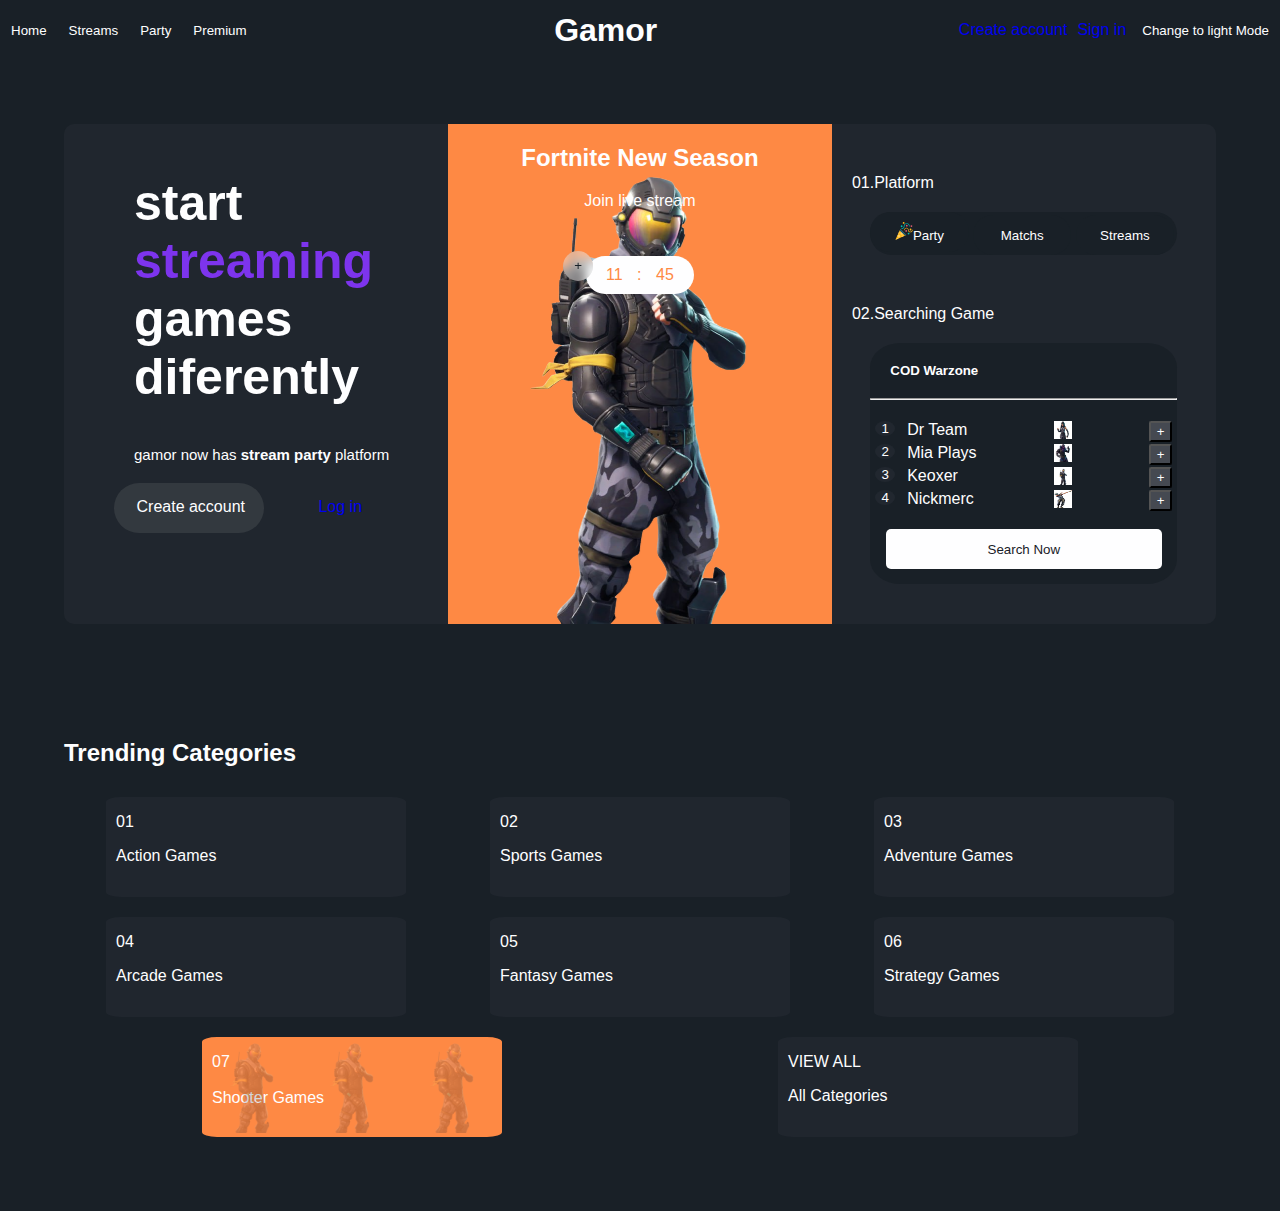
==== commit 42a1076f: "better responsive" ====
--- a/index.html
+++ b/index.html
@@ -15,17 +15,17 @@
             <li><button>Party</button></li>
             <li><button>Premium</button></li>
         </ul>
+        <h1 id="name">Gamor</h1>
         <ul id="account_option_l">
             <li><button id="mode" value="light">Change to light Mode</button></li>
             <li><a href="./login.html">Sign in</a></li>
             <li><a href="./create_account.html">Create account</a></li>
         </ul>
-        <h1 id="name">Gamor</h1>
     </div>
     <div id="content">
         <div id="panel">
             <div id="left">
-                <p id="big_font_text">start <b>streaming</b> games diferently </p>
+                <p id="big_font_text">start <br><b>streaming</b><br> games <br> diferently <br></p>
                 <p id="small_font_text">gamor now has <b>stream party</b> platform</p>
                 <div id="create_account_container">
                     <a href="./create_account.html">Create account</a>
--- a/styles/stylesheet.css
+++ b/styles/stylesheet.css
@@ -23,6 +23,9 @@
 a:hover {
     color: var(--onhover_color);
 }
+button{
+    cursor: pointer;
+}
 
 #container {
     display: flex;
@@ -85,6 +88,15 @@
     margin-bottom: 10%;
 }
 
+@media screen and (max-width:690px) {
+    #name{
+        order: -1;
+        width: 100%;
+    }
+    /* #header>*{
+        width: 100%;
+    }*/
+} 
 @media screen and (max-width: 1040px) {
     #panel {
         grid-template-columns: 50% 50%;
@@ -97,9 +109,9 @@
 
 @media screen and (max-width: 800px) {
     #panel {
-        display: contents;
-        background-color: var(--panel_background_color);
-    }
+        display:block;
+        /* background-color: var(--panel_background_color); */
+   }
 }
 
 #panel>* {
@@ -149,6 +161,7 @@
 }
 
 #create_account_container {
+    cursor: pointer;
     margin-left: 50px;
     display: inline-block;
     padding: 0%;
@@ -330,7 +343,9 @@
 
 
 #header {
-    display: inline-block;
+    display: flex;
+    flex-flow:row wrap ;
+    justify-content: space-between;
     color: var(--text_color);
     width: 100%;
     background-color: var(--general_background_color);
@@ -383,6 +398,7 @@
 }
 
 .category {
+    cursor:pointer;
     text-align: left;
     width: 300px;
     height: 100px;
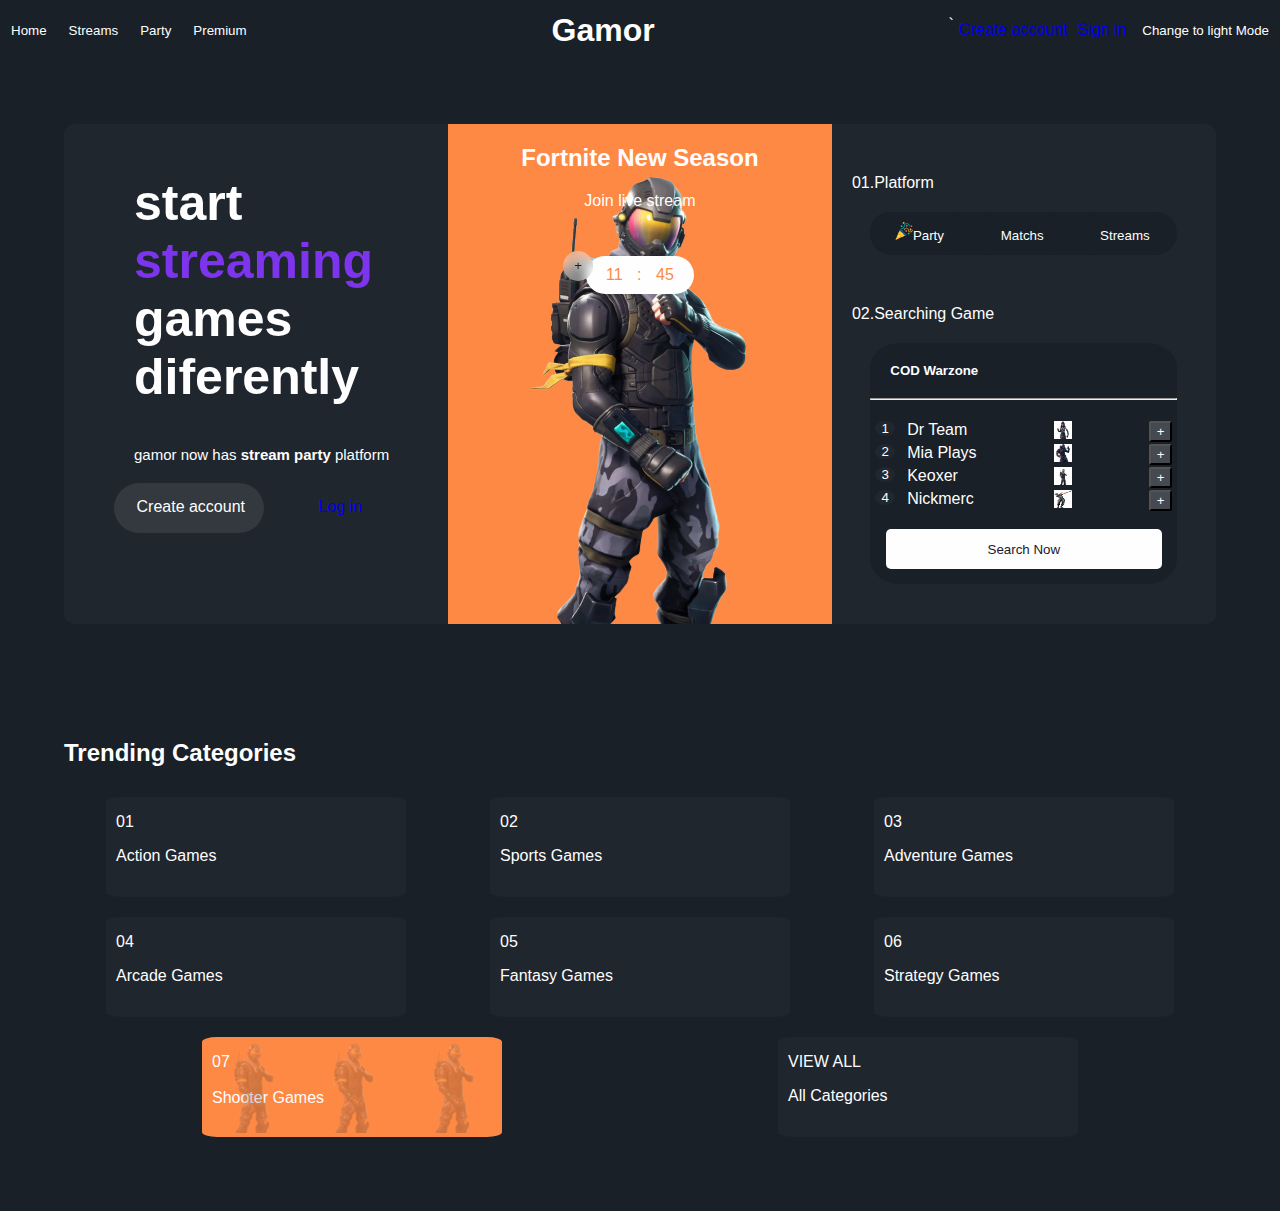
==== commit f04123e5: "a" ====
--- a/index.html
+++ b/index.html
@@ -16,7 +16,7 @@
             <li><button>Premium</button></li>
         </ul>
         <h1 id="name">Gamor</h1>
-        <ul id="account_option_l">
+        <ul id="account_option_l">`
             <li><button id="mode" value="light">Change to light Mode</button></li>
             <li><a href="./login.html">Sign in</a></li>
             <li><a href="./create_account.html">Create account</a></li>
